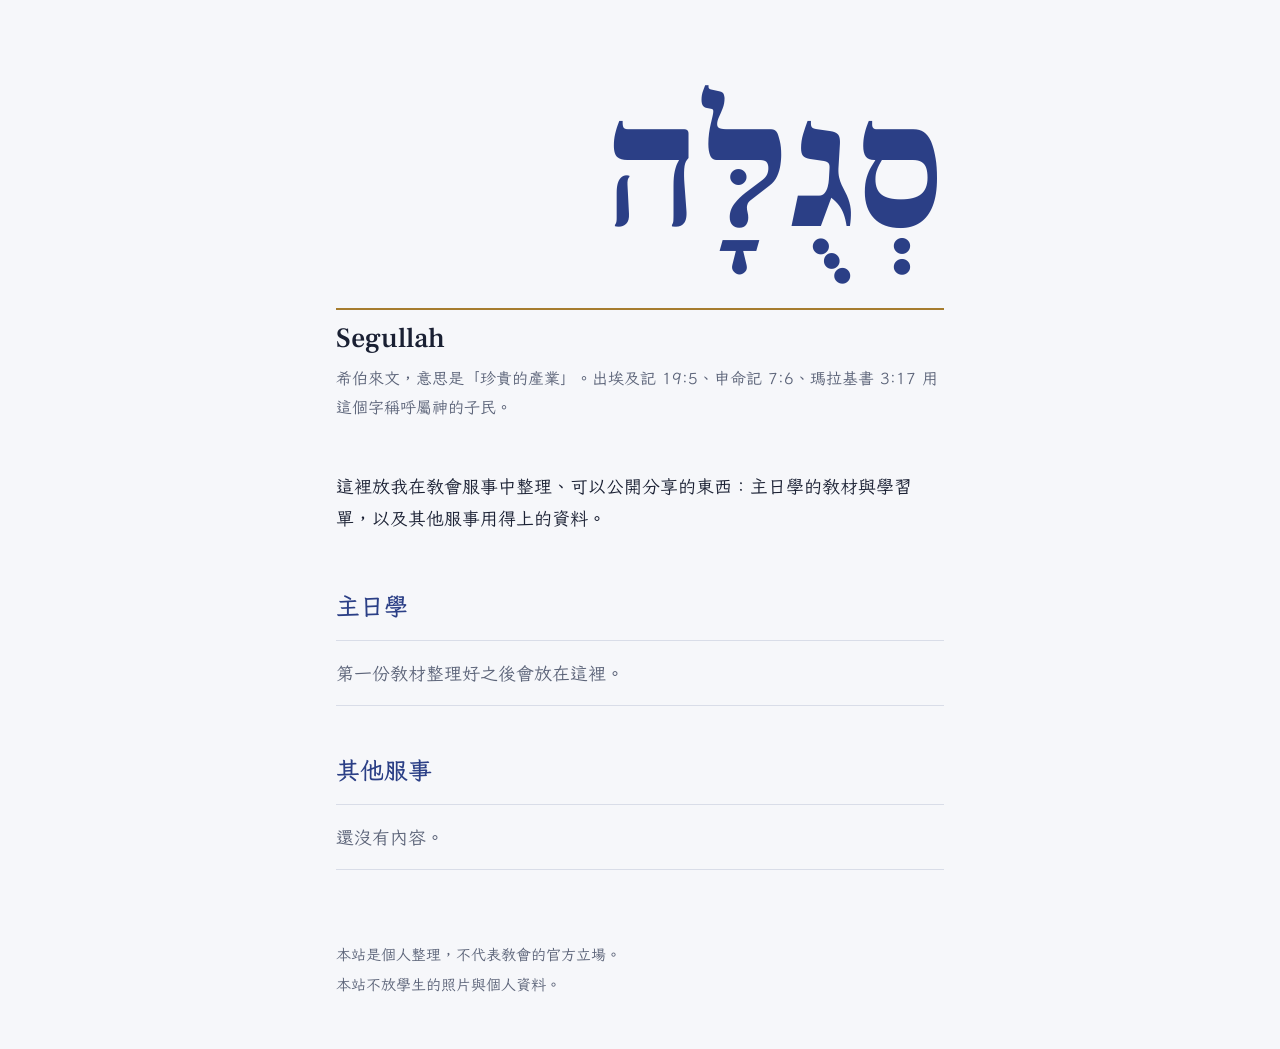
==== index.html @ b25358d3 "建立 Segullah 網站骨架 Co-Authored-By: Claude Opus 5.5 <noreply@anthropic.com> Claude-Session: https://cla" ====
<!doctype html>
<html lang="zh-Hant-TW">
<head>
<meta charset="utf-8">
<meta name="viewport" content="width=device-width, initial-scale=1">
<title>Segullah</title>
<meta name="description" content="教會服事中可以公開分享的內容：主日學教材、學習單，以及其他服事用得上的資料。">
<link rel="icon" href="data:image/svg+xml,%3Csvg xmlns='http://www.w3.org/2000/svg' viewBox='0 0 64 64'%3E%3Crect width='64' height='64' rx='12' fill='%232B3F86'/%3E%3Ctext x='32' y='46' font-size='40' text-anchor='middle' fill='%23F6F7FA' font-family='serif'%3E%D7%A1%3C/text%3E%3C/svg%3E">
<link rel="preconnect" href="https://fonts.googleapis.com">
<link rel="preconnect" href="https://fonts.gstatic.com" crossorigin>
<link href="https://fonts.googleapis.com/css2?family=Frank+Ruhl+Libre:wght@500;800&family=LXGW+WenKai+TC:wght@400;700&display=swap" rel="stylesheet">
<style>
  :root {
    --paper: #F6F7FA;
    --ink: #1A2033;
    --muted: #5B6378;
    --lapis: #2B3F86;
    --gold: #A67C2E;
    --line: #D9DDE8;
    --hebrew: "Frank Ruhl Libre", "Times New Roman", serif;
    --zh: "LXGW WenKai TC", "PingFang TC", "Noto Sans TC", "Microsoft JhengHei", sans-serif;
  }
  @media (prefers-color-scheme: dark) {
    :root:not([data-theme="light"]) {
      --paper: #141A33;
      --ink: #E8EAF2;
      --muted: #A3A9BD;
      --lapis: #A9B9F2;
      --gold: #D6B36A;
      --line: #2E365A;
    }
  }
  :root[data-theme="dark"] {
    --paper: #141A33;
    --ink: #E8EAF2;
    --muted: #A3A9BD;
    --lapis: #A9B9F2;
    --gold: #D6B36A;
    --line: #2E365A;
  }

  * { box-sizing: border-box; }
  html { -webkit-text-size-adjust: 100%; }
  body {
    margin: 0;
    background: var(--paper);
    color: var(--ink);
    font-family: var(--zh);
    font-size: 1.125rem;
    line-height: 1.8;
  }
  .page {
    max-width: 40rem;
    margin: 0 auto;
    padding: clamp(2.5rem, 8vw, 5rem) 16px 3rem;
  }

  /* 標頭：希伯來文靠右（從右往左讀），其餘中文靠左 */
  .masthead { margin-bottom: 3rem; }
  .word {
    display: block;
    font-family: var(--hebrew);
    font-weight: 800;
    font-size: clamp(5.5rem, 26vw, 11rem);
    line-height: 1.05;
    color: var(--lapis);
    text-align: right;
    margin: 0;
    padding-bottom: 0.18em; /* 母音點在字母下方，留空間給它們，不壓到金線 */
  }
  .name {
    font-family: var(--hebrew);
    font-weight: 500;
    font-size: 1.75rem;
    line-height: 1.2;
    margin: 0.75rem 0 0;
    padding-top: 0.75rem;
    border-top: 2px solid var(--gold);
  }
  .gloss {
    color: var(--muted);
    font-size: 1rem;
    margin: 0.5rem 0 0;
  }
  .intro { margin: 0 0 3.5rem; }

  section + section { margin-top: 3rem; }
  h2 {
    font-size: 1.5rem;
    font-weight: 700;
    line-height: 1.4;
    color: var(--lapis);
    margin: 0 0 1rem;
  }
  .entries { list-style: none; margin: 0; padding: 0; }
  .entry { padding: 1rem 0; border-top: 1px solid var(--line); }
  .entry:last-child { border-bottom: 1px solid var(--line); }
  .entry a {
    color: var(--ink);
    font-size: 1.25rem;
    font-weight: 700;
    text-decoration: underline;
    text-decoration-color: var(--gold);
    text-decoration-thickness: 2px;
    text-underline-offset: 0.3em;
  }
  .entry a:hover { color: var(--lapis); }
  .entry-meta { color: var(--muted); font-size: 1rem; margin: 0.25rem 0 0; }
  .empty {
    color: var(--muted);
    margin: 0;
    padding: 1rem 0;
    border-top: 1px solid var(--line);
    border-bottom: 1px solid var(--line);
  }

  footer {
    margin-top: 4.5rem;
    color: var(--muted);
    font-size: 0.9375rem;
    line-height: 1.7;
  }
  footer p { margin: 0.25rem 0; }

  a:focus-visible {
    outline: 3px solid var(--gold);
    outline-offset: 3px;
    border-radius: 2px;
  }
</style>
</head>
<body>
<main class="page">

  <header class="masthead">
    <h1 class="word" lang="he" dir="rtl">סְגֻלָּה</h1>
    <p class="name" lang="en">Segullah</p>
    <p class="gloss">希伯來文，意思是「珍貴的產業」。出埃及記 19:5、申命記 7:6、瑪拉基書 3:17 用這個字稱呼屬神的子民。</p>
  </header>

  <p class="intro">這裡放我在教會服事中整理、可以公開分享的東西：主日學的教材與學習單，以及其他服事用得上的資料。</p>

  <section aria-labelledby="h-sunday-school">
    <h2 id="h-sunday-school">主日學</h2>
    <p class="empty">第一份教材整理好之後會放在這裡。</p>
    <!--
      有內容之後，把上面那行換成清單。每一課一個資料夾：sunday-school/YYYY-MM-DD/
      <ul class="entries">
        <li class="entry">
          <a href="sunday-school/2026-10-25/">課名</a>
          <p class="entry-meta"><time datetime="2026-10-25">2026 年 10 月 25 日</time>，哥林多後書 6:1–10</p>
        </li>
      </ul>
    -->
  </section>

  <section aria-labelledby="h-other">
    <h2 id="h-other">其他服事</h2>
    <p class="empty">還沒有內容。</p>
  </section>

  <footer>
    <p>本站是個人整理，不代表教會的官方立場。</p>
    <p>本站不放學生的照片與個人資料。</p>
  </footer>

</main>
</body>
</html>
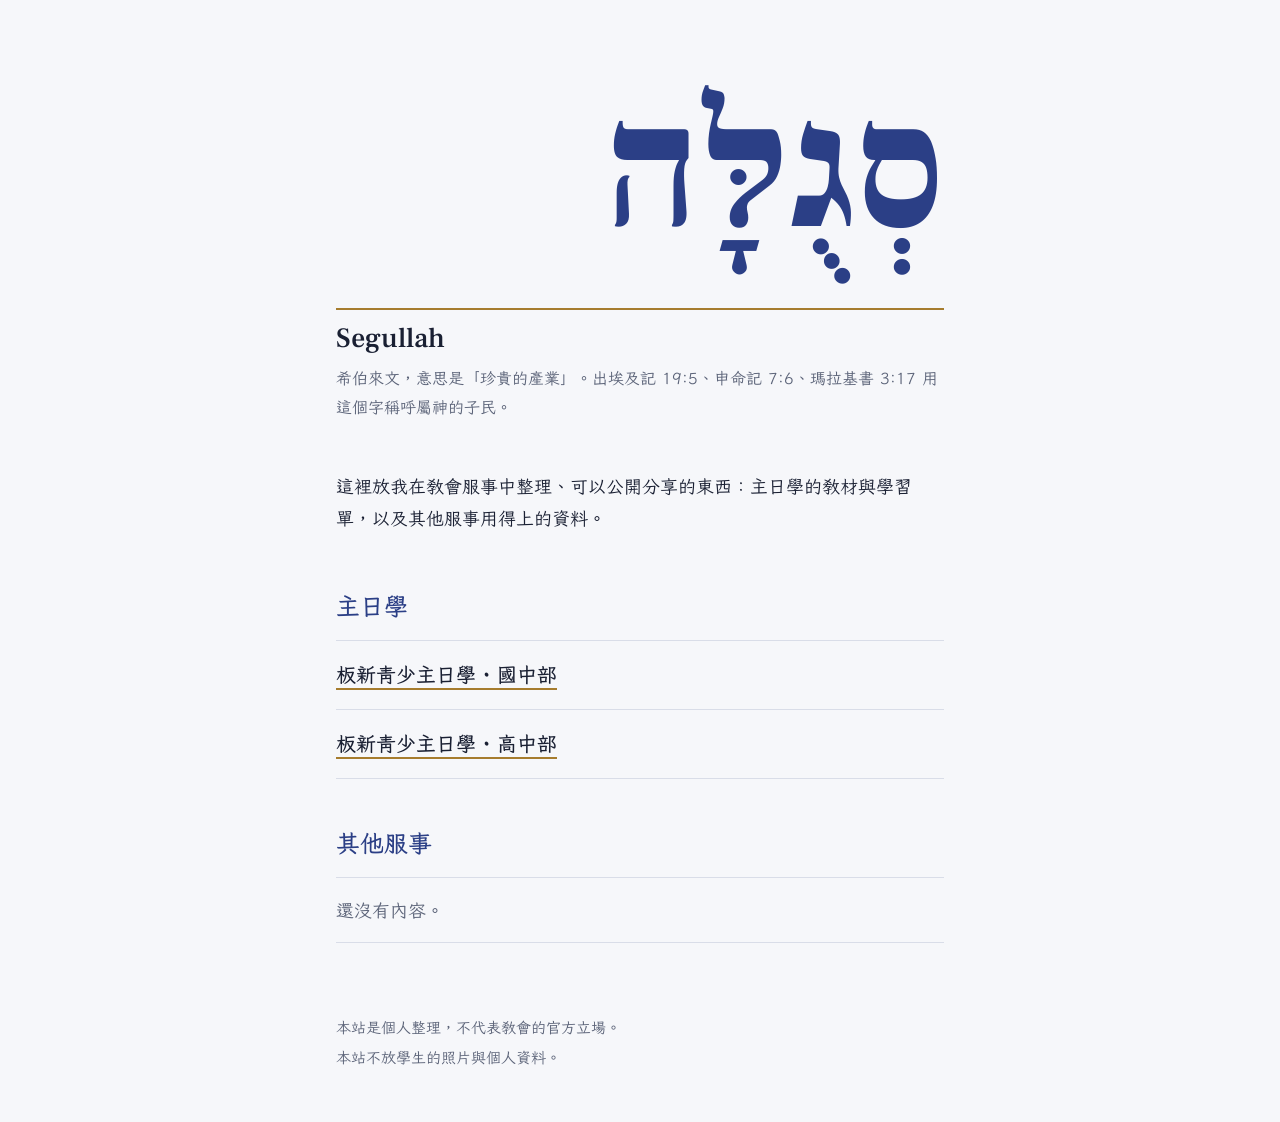
==== commit 561aa06b: "主日學分成國中部、高中部兩個列表頁；共用樣式；檢查加站內連結 Co-Authored-By: Claude Opus 5.5 <noreply@anthropic.com> Claude-Sessio" ====
--- a/index.html
+++ b/index.html
@@ -9,125 +9,7 @@
 <link rel="preconnect" href="https://fonts.googleapis.com">
 <link rel="preconnect" href="https://fonts.gstatic.com" crossorigin>
 <link href="https://fonts.googleapis.com/css2?family=Frank+Ruhl+Libre:wght@500;800&family=LXGW+WenKai+TC:wght@400;700&display=swap" rel="stylesheet">
-<style>
-  :root {
-    --paper: #F6F7FA;
-    --ink: #1A2033;
-    --muted: #5B6378;
-    --lapis: #2B3F86;
-    --gold: #A67C2E;
-    --line: #D9DDE8;
-    --hebrew: "Frank Ruhl Libre", "Times New Roman", serif;
-    --zh: "LXGW WenKai TC", "PingFang TC", "Noto Sans TC", "Microsoft JhengHei", sans-serif;
-  }
-  @media (prefers-color-scheme: dark) {
-    :root:not([data-theme="light"]) {
-      --paper: #141A33;
-      --ink: #E8EAF2;
-      --muted: #A3A9BD;
-      --lapis: #A9B9F2;
-      --gold: #D6B36A;
-      --line: #2E365A;
-    }
-  }
-  :root[data-theme="dark"] {
-    --paper: #141A33;
-    --ink: #E8EAF2;
-    --muted: #A3A9BD;
-    --lapis: #A9B9F2;
-    --gold: #D6B36A;
-    --line: #2E365A;
-  }
-
-  * { box-sizing: border-box; }
-  html { -webkit-text-size-adjust: 100%; }
-  body {
-    margin: 0;
-    background: var(--paper);
-    color: var(--ink);
-    font-family: var(--zh);
-    font-size: 1.125rem;
-    line-height: 1.8;
-  }
-  .page {
-    max-width: 40rem;
-    margin: 0 auto;
-    padding: clamp(2.5rem, 8vw, 5rem) 16px 3rem;
-  }
-
-  /* 標頭：希伯來文靠右（從右往左讀），其餘中文靠左 */
-  .masthead { margin-bottom: 3rem; }
-  .word {
-    display: block;
-    font-family: var(--hebrew);
-    font-weight: 800;
-    font-size: clamp(5.5rem, 26vw, 11rem);
-    line-height: 1.05;
-    color: var(--lapis);
-    text-align: right;
-    margin: 0;
-    padding-bottom: 0.18em; /* 母音點在字母下方，留空間給它們，不壓到金線 */
-  }
-  .name {
-    font-family: var(--hebrew);
-    font-weight: 500;
-    font-size: 1.75rem;
-    line-height: 1.2;
-    margin: 0.75rem 0 0;
-    padding-top: 0.75rem;
-    border-top: 2px solid var(--gold);
-  }
-  .gloss {
-    color: var(--muted);
-    font-size: 1rem;
-    margin: 0.5rem 0 0;
-  }
-  .intro { margin: 0 0 3.5rem; }
-
-  section + section { margin-top: 3rem; }
-  h2 {
-    font-size: 1.5rem;
-    font-weight: 700;
-    line-height: 1.4;
-    color: var(--lapis);
-    margin: 0 0 1rem;
-  }
-  .entries { list-style: none; margin: 0; padding: 0; }
-  .entry { padding: 1rem 0; border-top: 1px solid var(--line); }
-  .entry:last-child { border-bottom: 1px solid var(--line); }
-  .entry a {
-    color: var(--ink);
-    font-size: 1.25rem;
-    font-weight: 700;
-    text-decoration: underline;
-    text-decoration-color: var(--gold);
-    text-decoration-thickness: 2px;
-    text-underline-offset: 0.3em;
-  }
-  .entry a:hover { color: var(--lapis); }
-  .entry-meta { color: var(--muted); font-size: 1rem; margin: 0.25rem 0 0; }
-  .empty {
-    color: var(--muted);
-    margin: 0;
-    padding: 1rem 0;
-    border-top: 1px solid var(--line);
-    border-bottom: 1px solid var(--line);
-  }
-
-  footer {
-    margin-top: 4.5rem;
-    color: var(--muted);
-    font-size: 0.9375rem;
-    line-height: 1.7;
-  }
-  footer p { margin: 0.25rem 0; }
-
-  a:focus-visible {
-    outline: 3px solid var(--gold);
-    outline-offset: 3px;
-    border-radius: 2px;
-  }
-</style>
+<link rel="stylesheet" href="assets/site.css">
 </head>
 <body>
 <main class="page">
@@ -142,16 +24,10 @@
 
   <section aria-labelledby="h-sunday-school">
     <h2 id="h-sunday-school">主日學</h2>
-    <p class="empty">第一份教材整理好之後會放在這裡。</p>
-    <!--
-      有內容之後，把上面那行換成清單。每一課一個資料夾：sunday-school/YYYY-MM-DD/
-      <ul class="entries">
-        <li class="entry">
-          <a href="sunday-school/2026-10-25/">課名</a>
-          <p class="entry-meta"><time datetime="2026-10-25">2026 年 10 月 25 日</time>，哥林多後書 6:1–10</p>
-        </li>
-      </ul>
-    -->
+    <ul class="entries">
+      <li class="entry"><a href="sunday-school/junior-high/">板新青少主日學 · 國中部</a></li>
+      <li class="entry"><a href="sunday-school/senior-high/">板新青少主日學 · 高中部</a></li>
+    </ul>
   </section>
 
   <section aria-labelledby="h-other">
--- a/assets/site.css
+++ b/assets/site.css
@@ -0,0 +1,196 @@
+/* Segullah 全站樣式。首頁與各列表頁共用。 */
+
+:root {
+  --paper: #F6F7FA;
+  --ink: #1A2033;
+  --muted: #5B6378;
+  --lapis: #2B3F86;
+  --gold: #A67C2E;
+  --line: #D9DDE8;
+  --hebrew: "Frank Ruhl Libre", "Times New Roman", serif;
+  --zh: "LXGW WenKai TC", "PingFang TC", "Noto Sans TC", "Microsoft JhengHei", sans-serif;
+}
+@media (prefers-color-scheme: dark) {
+  :root:not([data-theme="light"]) {
+    --paper: #141A33;
+    --ink: #E8EAF2;
+    --muted: #A3A9BD;
+    --lapis: #A9B9F2;
+    --gold: #D6B36A;
+    --line: #2E365A;
+  }
+}
+:root[data-theme="dark"] {
+  --paper: #141A33;
+  --ink: #E8EAF2;
+  --muted: #A3A9BD;
+  --lapis: #A9B9F2;
+  --gold: #D6B36A;
+  --line: #2E365A;
+}
+
+* { box-sizing: border-box; }
+html { -webkit-text-size-adjust: 100%; }
+body {
+  margin: 0;
+  background: var(--paper);
+  color: var(--ink);
+  font-family: var(--zh);
+  font-size: 1.125rem;
+  line-height: 1.8;
+}
+.page {
+  max-width: 40rem;
+  margin: 0 auto;
+  padding: clamp(2.5rem, 8vw, 5rem) 16px 3rem;
+}
+a:focus-visible {
+  outline: 3px solid var(--gold);
+  outline-offset: 3px;
+  border-radius: 2px;
+}
+
+/* ---------- 首頁 ---------- */
+
+/* 希伯來文靠右（從右往左讀），其餘中文靠左 */
+.masthead { margin-bottom: 3rem; }
+.word {
+  display: block;
+  font-family: var(--hebrew);
+  font-weight: 800;
+  font-size: clamp(5.5rem, 26vw, 11rem);
+  line-height: 1.05;
+  color: var(--lapis);
+  text-align: right;
+  margin: 0;
+  padding-bottom: 0.18em; /* 母音點在字母下方，留空間給它們，不壓到金線 */
+}
+.name {
+  font-family: var(--hebrew);
+  font-weight: 500;
+  font-size: 1.75rem;
+  line-height: 1.2;
+  margin: 0.75rem 0 0;
+  padding-top: 0.75rem;
+  border-top: 2px solid var(--gold);
+}
+.gloss {
+  color: var(--muted);
+  font-size: 1rem;
+  margin: 0.5rem 0 0;
+}
+.intro { margin: 0 0 3.5rem; }
+
+section + section { margin-top: 3rem; }
+h2 {
+  font-size: 1.5rem;
+  font-weight: 700;
+  line-height: 1.4;
+  color: var(--lapis);
+  margin: 0 0 1rem;
+}
+.entries { list-style: none; margin: 0; padding: 0; }
+.entry { padding: 1rem 0; border-top: 1px solid var(--line); }
+.entry:last-child { border-bottom: 1px solid var(--line); }
+.entry a,
+.lessons a {
+  color: var(--ink);
+  font-weight: 700;
+  text-decoration: underline;
+  text-decoration-color: var(--gold);
+  text-decoration-thickness: 2px;
+  text-underline-offset: 0.3em;
+}
+.entry a { font-size: 1.25rem; }
+.entry a:hover,
+.lessons a:hover { color: var(--lapis); }
+.empty {
+  color: var(--muted);
+  margin: 0;
+  padding: 1rem 0;
+  border-top: 1px solid var(--line);
+  border-bottom: 1px solid var(--line);
+}
+
+footer {
+  margin-top: 4.5rem;
+  color: var(--muted);
+  font-size: 0.9375rem;
+  line-height: 1.7;
+}
+footer p { margin: 0.25rem 0; }
+
+/* ---------- 列表頁 ---------- */
+
+/* 左上角的站名，回首頁 */
+.site-name {
+  font-family: var(--hebrew);
+  font-weight: 500;
+  font-size: 1.25rem;
+  color: var(--ink);
+  text-decoration: none;
+  border-bottom: 2px solid var(--gold);
+  padding-bottom: 0.1em;
+}
+.site-name:hover { color: var(--lapis); }
+.page-title {
+  font-size: clamp(1.625rem, 6vw, 2.25rem);
+  font-weight: 700;
+  line-height: 1.35;
+  color: var(--lapis);
+  margin: 2.5rem 0 0.5rem;
+}
+.lede { color: var(--muted); margin: 0 0 2.5rem; }
+
+.lessons { width: 100%; border-collapse: collapse; }
+.lessons th {
+  text-align: left;
+  font-weight: 700;
+  font-size: 0.9375rem;
+  color: var(--muted);
+  padding: 0.5rem 1rem 0.5rem 0;
+  border-bottom: 2px solid var(--line);
+}
+.lessons td {
+  padding: 1rem 1rem 1rem 0;
+  border-bottom: 1px solid var(--line);
+  vertical-align: top;
+}
+.lessons th:last-child,
+.lessons td:last-child { padding-right: 0; }
+.lessons .date {
+  white-space: nowrap;
+  font-variant-numeric: tabular-nums;
+  color: var(--muted);
+}
+.lessons .topic { font-weight: 700; }
+/* 經文與連結不在字中間斷行；主題欄吸收剩下的寬度 */
+.lessons .passage,
+.lessons .links { white-space: nowrap; }
+.lessons .links a + a { margin-left: 0.75rem; }
+.lessons .empty-row td { color: var(--muted); }
+
+/* 手機：每一課疊成一塊，不左右捲動 */
+@media (max-width: 600px) {
+  .lessons thead {
+    position: absolute;
+    width: 1px;
+    height: 1px;
+    overflow: hidden;
+    clip: rect(0 0 0 0);
+    white-space: nowrap;
+  }
+  .lessons,
+  .lessons tbody,
+  .lessons tr,
+  .lessons td { display: block; }
+  .lessons tr {
+    padding: 1rem 0;
+    border-top: 1px solid var(--line);
+  }
+  .lessons tr:last-child { border-bottom: 1px solid var(--line); }
+  .lessons td { border: 0; padding: 0; white-space: normal; }
+  .lessons .date { font-size: 1rem; }
+  .lessons .passage { color: var(--muted); font-size: 1rem; }
+  .lessons .links { margin-top: 0.25rem; }
+}
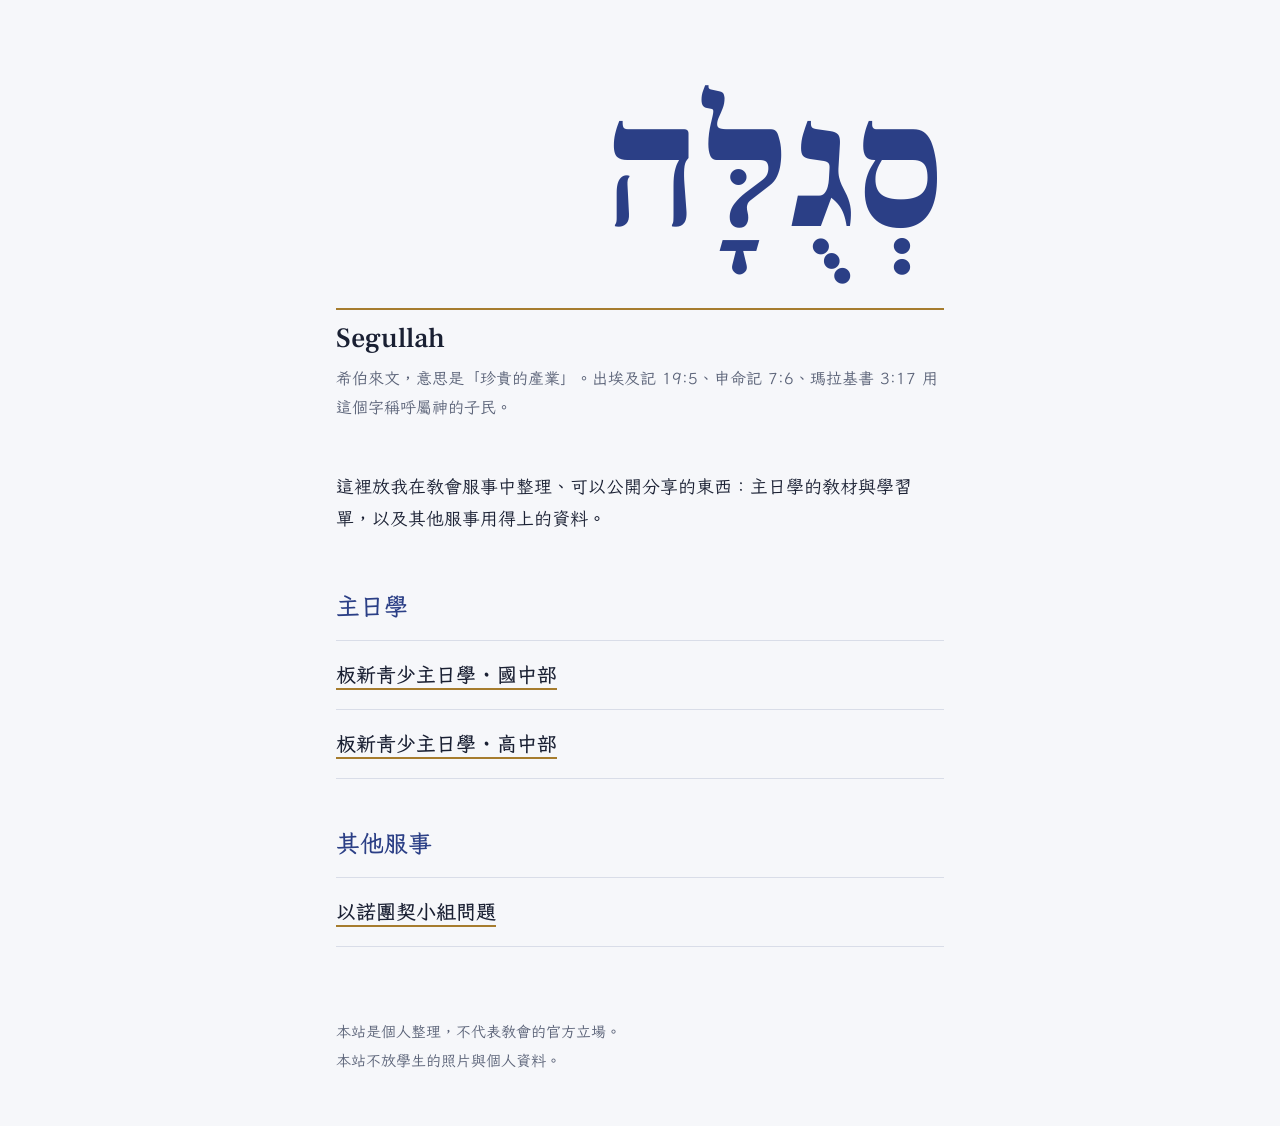
==== commit c88aff10: "其他服事：新增以諾團契小組問題列表頁 Co-Authored-By: Claude Opus 5.5 <noreply@anthropic.com> Claude-Session: https://c" ====
--- a/index.html
+++ b/index.html
@@ -32,7 +32,9 @@
 
   <section aria-labelledby="h-other">
     <h2 id="h-other">其他服事</h2>
-    <p class="empty">還沒有內容。</p>
+    <ul class="entries">
+      <li class="entry"><a href="enoch-fellowship/">以諾團契小組問題</a></li>
+    </ul>
   </section>
 
   <footer>
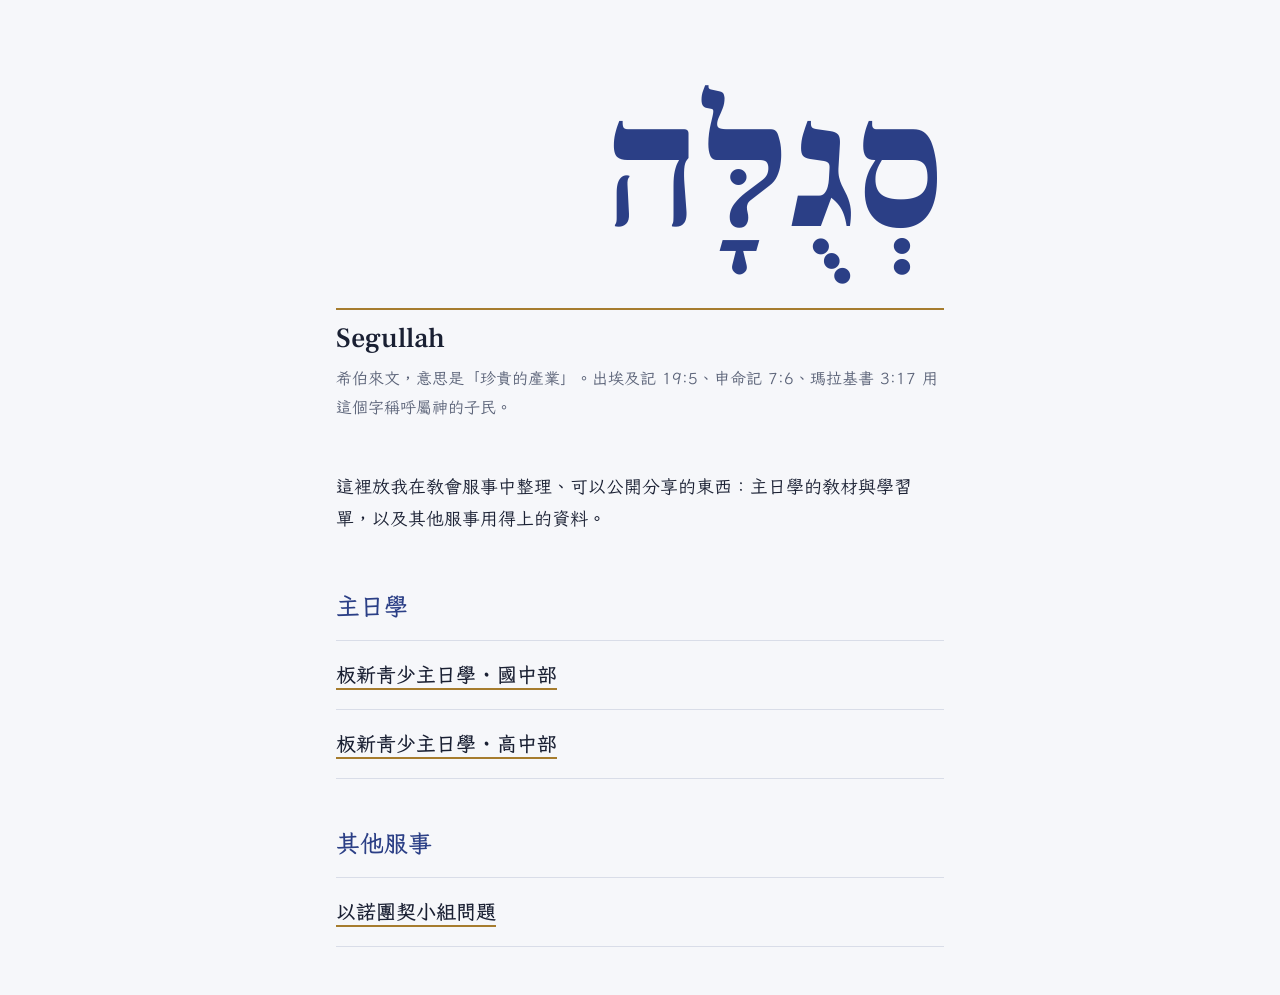
==== commit 65981c23: "上架國中部 10/18 投影片與以諾團契 10/23 討論題；移除各頁頁尾聲明 Co-Authored-By: Claude Opus 5.5 <noreply@anthropic.com> Clau" ====
--- a/index.html
+++ b/index.html
@@ -37,11 +37,6 @@
     </ul>
   </section>
 
-  <footer>
-    <p>本站是個人整理，不代表教會的官方立場。</p>
-    <p>本站不放學生的照片與個人資料。</p>
-  </footer>
-
 </main>
 </body>
 </html>
--- a/assets/site.css
+++ b/assets/site.css
@@ -119,6 +119,32 @@
   line-height: 1.7;
 }
 footer p { margin: 0.25rem 0; }
+
+/* ---------- 內容頁（例：一次團契的討論題） ---------- */
+
+.crumb { margin: 2.5rem 0 0; font-size: 1rem; }
+.crumb a {
+  color: var(--muted);
+  text-decoration: underline;
+  text-decoration-color: var(--line);
+  text-underline-offset: 0.25em;
+}
+.crumb a:hover { color: var(--lapis); }
+.crumb + .page-title { margin-top: 0.25rem; }
+.prose h2 { margin: 2.75rem 0 1rem; }
+.prose p { margin: 0 0 1.25rem; }
+.prose ol { margin: 0 0 1.5rem; padding-left: 1.75rem; }
+.prose li { margin: 0 0 1rem; padding-left: 0.25rem; }
+.prose li::marker { color: var(--gold); font-weight: 700; }
+.prose strong { color: var(--lapis); }
+.credit {
+  margin: 3rem 0 0;
+  padding-top: 1rem;
+  border-top: 1px solid var(--line);
+  color: var(--muted);
+  font-size: 0.9375rem;
+}
+.credit + footer { margin-top: 1.5rem; }
 
 /* ---------- 列表頁 ---------- */
 
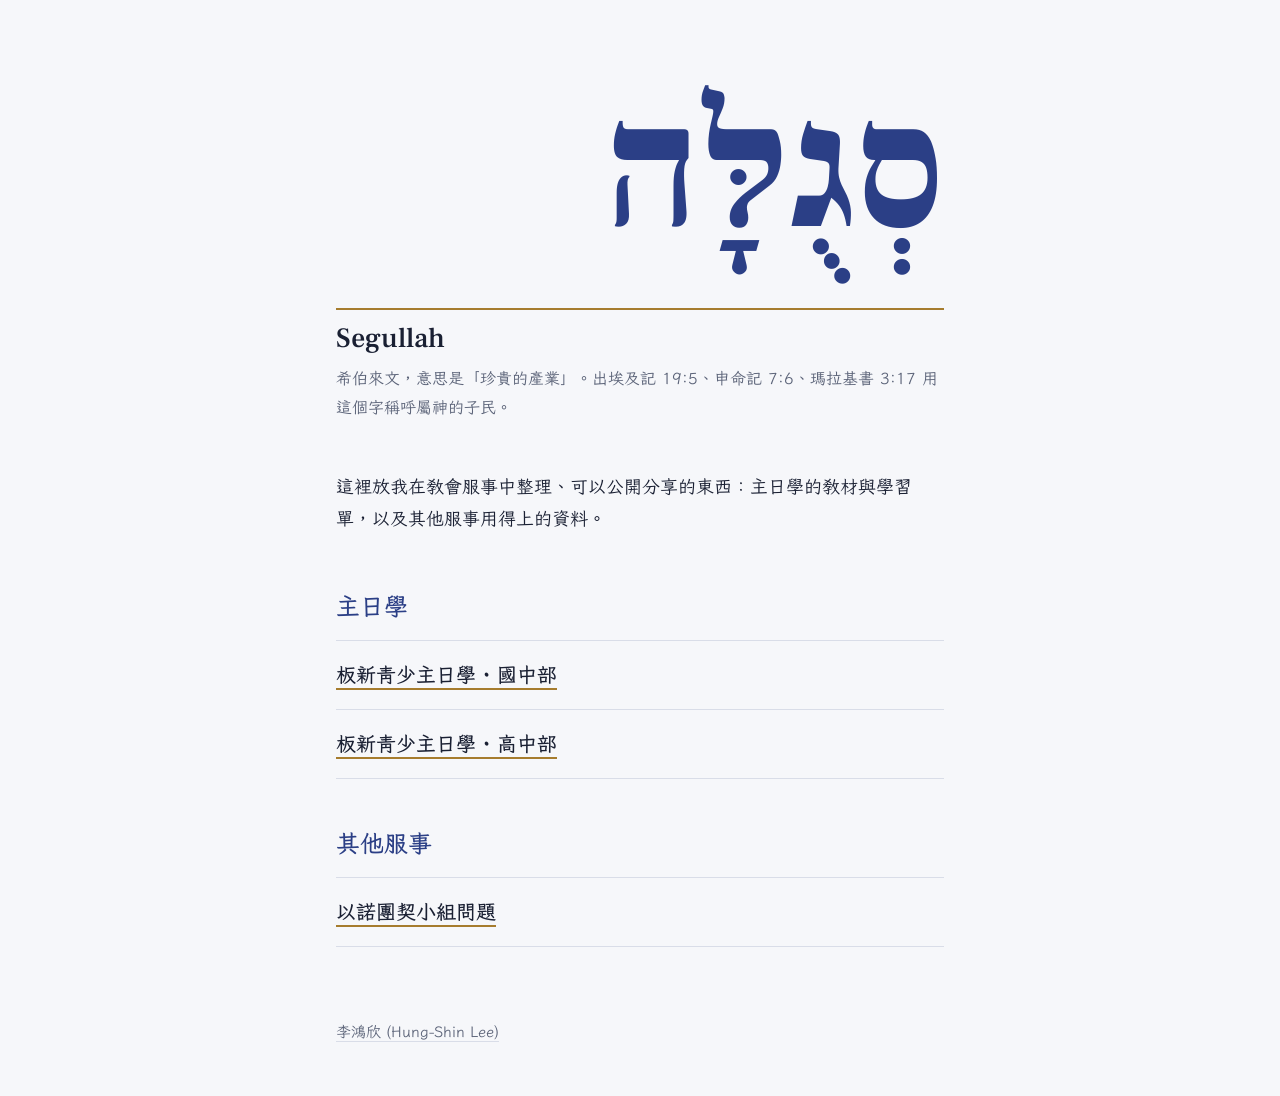
==== commit 6d98af99: "上架國中部 10/18 投影片與以諾團契 10/23 討論題；首頁頁尾放作者連結，其他頁移除頁尾 Co-Authored-By: Claude Opus 5.5 <noreply@anthropic." ====
--- a/index.html
+++ b/index.html
@@ -37,6 +37,10 @@
     </ul>
   </section>
 
+  <footer>
+    <p><a href="https://web.ntnu.edu.tw/~hslee/">李鴻欣 (Hung-Shin Lee)</a></p>
+  </footer>
+
 </main>
 </body>
 </html>
--- a/assets/site.css
+++ b/assets/site.css
@@ -119,6 +119,13 @@
   line-height: 1.7;
 }
 footer p { margin: 0.25rem 0; }
+footer a {
+  color: var(--muted);
+  text-decoration: underline;
+  text-decoration-color: var(--line);
+  text-underline-offset: 0.25em;
+}
+footer a:hover { color: var(--lapis); }
 
 /* ---------- 內容頁（例：一次團契的討論題） ---------- */
 
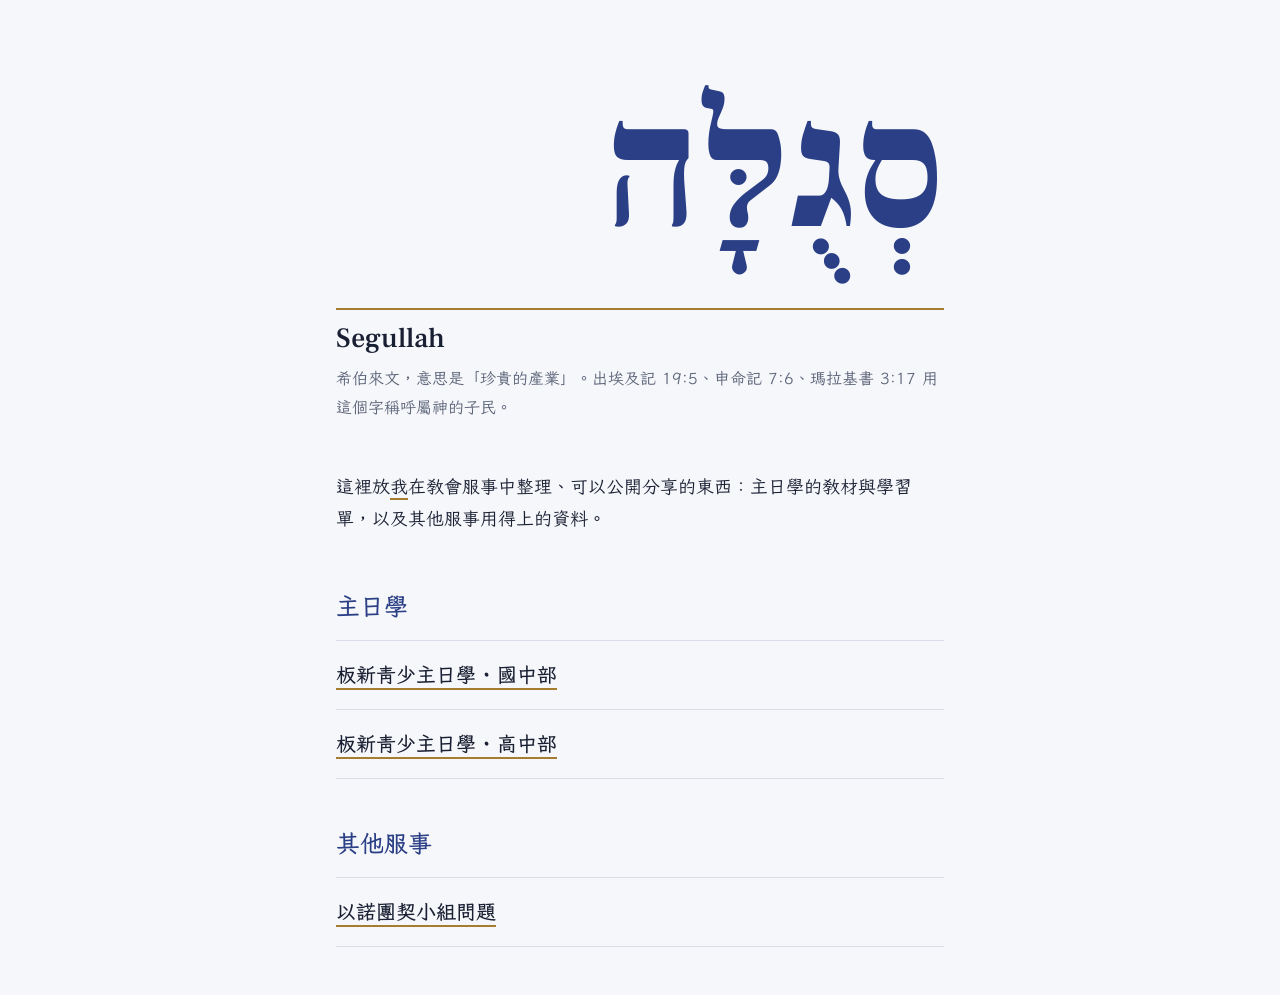
==== commit 67182484: "上架國中部 10/18 投影片與以諾團契 10/23 討論題；首頁開場白的「我」連到作者網站，移除頁尾 Co-Authored-By: Claude Opus 5.5 <noreply@anthrop" ====
--- a/index.html
+++ b/index.html
@@ -20,7 +20,7 @@
     <p class="gloss">希伯來文，意思是「珍貴的產業」。出埃及記 19:5、申命記 7:6、瑪拉基書 3:17 用這個字稱呼屬神的子民。</p>
   </header>
 
-  <p class="intro">這裡放我在教會服事中整理、可以公開分享的東西：主日學的教材與學習單，以及其他服事用得上的資料。</p>
+  <p class="intro">這裡放<a href="https://web.ntnu.edu.tw/~hslee/" title="李鴻欣 (Hung-Shin Lee)">我</a>在教會服事中整理、可以公開分享的東西：主日學的教材與學習單，以及其他服事用得上的資料。</p>
 
   <section aria-labelledby="h-sunday-school">
     <h2 id="h-sunday-school">主日學</h2>
@@ -37,10 +37,6 @@
     </ul>
   </section>
 
-  <footer>
-    <p><a href="https://web.ntnu.edu.tw/~hslee/">李鴻欣 (Hung-Shin Lee)</a></p>
-  </footer>
-
 </main>
 </body>
 </html>
--- a/assets/site.css
+++ b/assets/site.css
@@ -80,6 +80,14 @@
   margin: 0.5rem 0 0;
 }
 .intro { margin: 0 0 3.5rem; }
+.intro a {
+  color: var(--ink);
+  text-decoration: underline;
+  text-decoration-color: var(--gold);
+  text-decoration-thickness: 2px;
+  text-underline-offset: 0.3em;
+}
+.intro a:hover { color: var(--lapis); }
 
 section + section { margin-top: 3rem; }
 h2 {
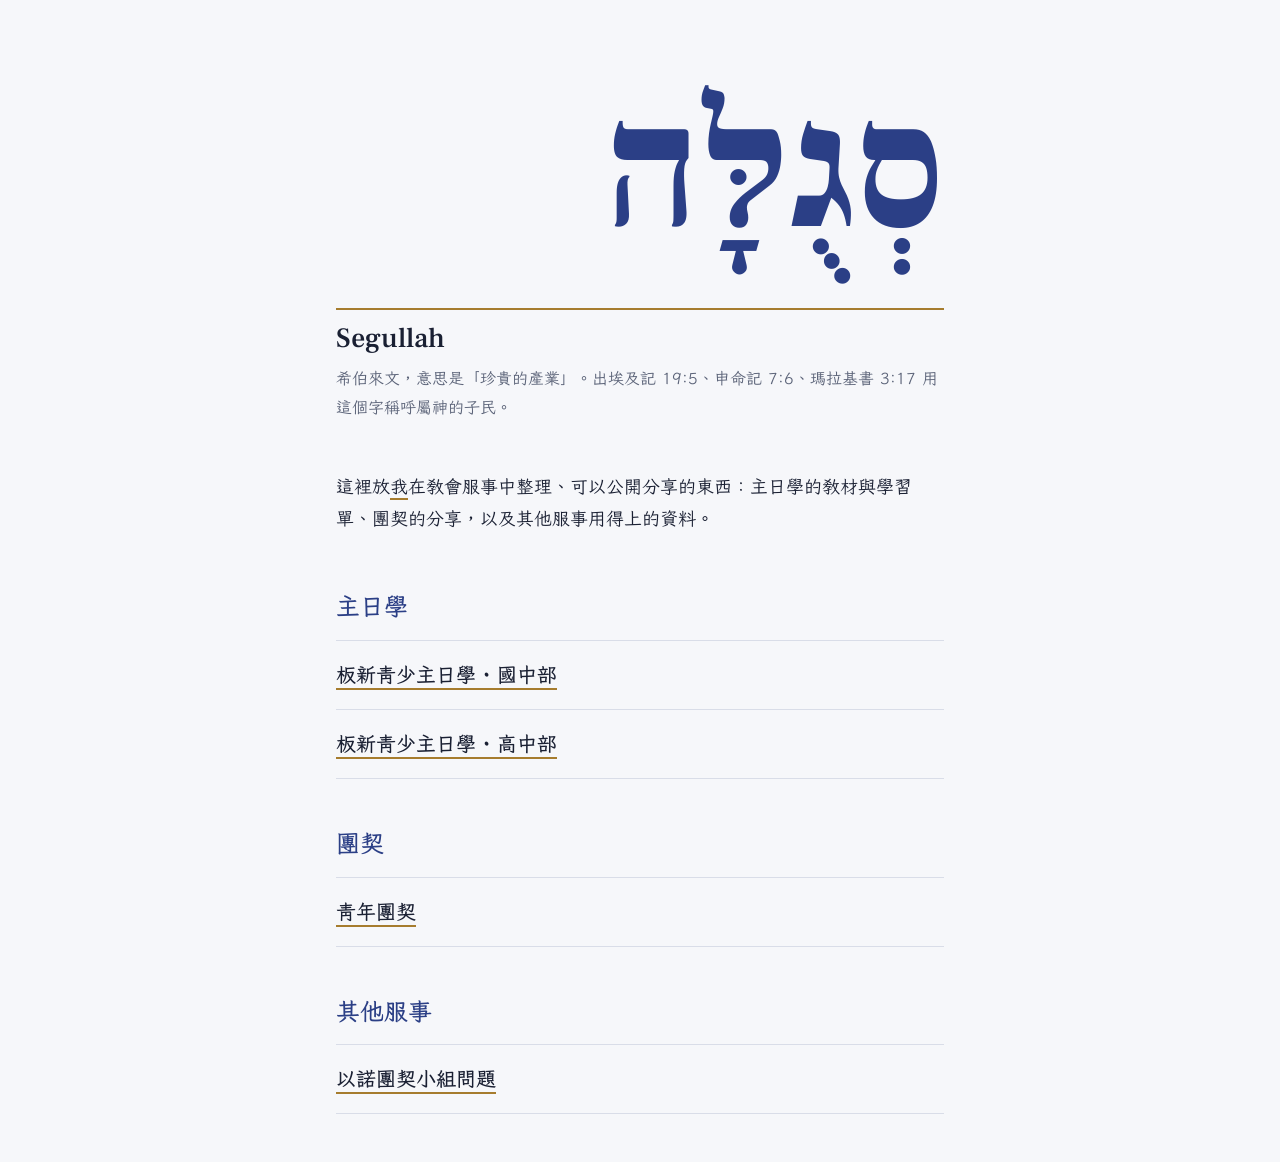
==== commit 35d49b0e: "首頁加「團契」一欄與青年團契列表頁" ====
--- a/index.html
+++ b/index.html
@@ -4,7 +4,7 @@
 <meta charset="utf-8">
 <meta name="viewport" content="width=device-width, initial-scale=1">
 <title>Segullah</title>
-<meta name="description" content="教會服事中可以公開分享的內容：主日學教材、學習單，以及其他服事用得上的資料。">
+<meta name="description" content="教會服事中可以公開分享的內容：主日學教材、學習單、團契的分享，以及其他服事用得上的資料。">
 <link rel="icon" href="data:image/svg+xml,%3Csvg xmlns='http://www.w3.org/2000/svg' viewBox='0 0 64 64'%3E%3Crect width='64' height='64' rx='12' fill='%232B3F86'/%3E%3Ctext x='32' y='46' font-size='40' text-anchor='middle' fill='%23F6F7FA' font-family='serif'%3E%D7%A1%3C/text%3E%3C/svg%3E">
 <link rel="preconnect" href="https://fonts.googleapis.com">
 <link rel="preconnect" href="https://fonts.gstatic.com" crossorigin>
@@ -20,13 +20,20 @@
     <p class="gloss">希伯來文，意思是「珍貴的產業」。出埃及記 19:5、申命記 7:6、瑪拉基書 3:17 用這個字稱呼屬神的子民。</p>
   </header>
 
-  <p class="intro">這裡放<a href="https://web.ntnu.edu.tw/~hslee/" title="李鴻欣 (Hung-Shin Lee)">我</a>在教會服事中整理、可以公開分享的東西：主日學的教材與學習單，以及其他服事用得上的資料。</p>
+  <p class="intro">這裡放<a href="https://web.ntnu.edu.tw/~hslee/" title="李鴻欣 (Hung-Shin Lee)">我</a>在教會服事中整理、可以公開分享的東西：主日學的教材與學習單、團契的分享，以及其他服事用得上的資料。</p>
 
   <section aria-labelledby="h-sunday-school">
     <h2 id="h-sunday-school">主日學</h2>
     <ul class="entries">
       <li class="entry"><a href="sunday-school/junior-high/">板新青少主日學 · 國中部</a></li>
       <li class="entry"><a href="sunday-school/senior-high/">板新青少主日學 · 高中部</a></li>
+    </ul>
+  </section>
+
+  <section aria-labelledby="h-fellowship">
+    <h2 id="h-fellowship">團契</h2>
+    <ul class="entries">
+      <li class="entry"><a href="fellowship/youth/">青年團契</a></li>
     </ul>
   </section>
 
--- a/assets/site.css
+++ b/assets/site.css
@@ -235,3 +235,131 @@
   .lessons .passage { color: var(--muted); font-size: 1rem; }
   .lessons .links { margin-top: 0.25rem; }
 }
+
+/* ---------- 說明頁（例：投影片使用說明） ---------- */
+
+.lede a,
+.prose a {
+  color: var(--ink);
+  text-decoration: underline;
+  text-decoration-color: var(--gold);
+  text-decoration-thickness: 2px;
+  text-underline-offset: 0.3em;
+}
+.lede a:hover,
+.prose a:hover { color: var(--lapis); }
+.prose ul { margin: 0 0 1.5rem; padding-left: 1.5rem; }
+.prose ul li { margin: 0 0 0.75rem; padding-left: 0.25rem; }
+.prose ul li::marker { color: var(--gold); }
+kbd {
+  font-family: ui-monospace, "SF Mono", Menlo, Consolas, monospace;
+  font-size: 0.85em;
+  padding: 0.05em 0.45em;
+  border: 1px solid var(--line);
+  border-bottom-width: 3px;
+  border-radius: 6px;
+  white-space: nowrap;
+}
+.note {
+  margin: 0 0 1.5rem;
+  padding: 0.75rem 1rem;
+  border-left: 4px solid var(--gold);
+  color: var(--muted);
+}
+
+/* 鍵盤表 */
+.keys { width: 100%; border-collapse: collapse; margin: 0 0 1.25rem; }
+.keys th {
+  text-align: left;
+  font-weight: 700;
+  font-size: 0.9375rem;
+  color: var(--muted);
+  padding: 0.5rem 1rem 0.5rem 0;
+  border-bottom: 2px solid var(--line);
+}
+.keys td {
+  padding: 0.75rem 1rem 0.75rem 0;
+  border-bottom: 1px solid var(--line);
+  vertical-align: top;
+}
+.keys td:first-child { white-space: nowrap; }
+
+/* 兩個螢幕的擺法（示意） */
+.setup {
+  display: grid;
+  grid-template-columns: 1fr 1fr;
+  gap: 1.25rem;
+  margin: 0 0 1.75rem;
+}
+.bezel {
+  aspect-ratio: 16 / 10;
+  border: 2px solid var(--ink);
+  border-radius: 8px;
+  padding: 6px;
+}
+.screen-cap { margin: 0.5rem 0 0; text-align: center; font-size: 1rem; color: var(--muted); }
+.screen-cap b { color: var(--ink); }
+.mock-slide {
+  height: 100%;
+  display: grid;
+  place-items: center;
+  background: #FFFDF6;
+  color: #17171F;
+  font-weight: 700;
+  font-size: 1rem;
+}
+.mock-pv {
+  height: 100%;
+  display: grid;
+  grid-template-columns: 1.4fr 1fr;
+  grid-template-rows: auto 1fr 0.8fr;
+  gap: 4px;
+  padding: 4px;
+  background: #17171F;
+  color: #FFFDF6;
+  font-size: 0.75rem;
+  line-height: 1.3;
+}
+.mock-bar { grid-column: 1 / -1; display: flex; justify-content: space-between; padding: 0 2px; }
+.mock-cur,
+.mock-nt,
+.mock-nx {
+  display: grid;
+  place-items: center;
+  background: #FFFDF6;
+  color: #17171F;
+  text-align: center;
+}
+.mock-cur { grid-column: 1; grid-row: 2; }
+.mock-nt { grid-column: 2; grid-row: 2 / 4; border-left: 3px solid #FFE047; }
+.mock-nx { grid-column: 1; grid-row: 3; width: 55%; opacity: 0.85; }
+@media (max-width: 600px) {
+  .setup { grid-template-columns: 1fr; }
+}
+
+/* 講稿標籤（顏色和投影片裡的一樣） */
+.legend {
+  display: grid;
+  grid-template-columns: max-content 1fr;
+  gap: 0.75rem 1rem;
+  margin: 0 0 1.5rem;
+}
+.legend dt { margin: 0; }
+.legend dd { margin: 0; }
+.nk,
+.skip-tag {
+  display: inline-block;
+  padding: 0 0.45em;
+  font-size: 0.85em;
+  font-weight: 700;
+  line-height: 1.6;
+  white-space: nowrap;
+}
+.nk { border: 2px solid #17171F; color: #17171F; }
+.nk-say { background: #D3E9FF; }
+.nk-ask { background: #FFDCD8; }
+.nk-stop { background: #FFE047; }
+.nk-go { background: #D8F0E3; }
+.nk-prep { background: #ECEBF0; }
+.nk-warn { background: #E5383B; color: #FFFFFF; }
+.skip-tag { margin: 0 0.25em; background: #E5383B; color: #FFFFFF; }
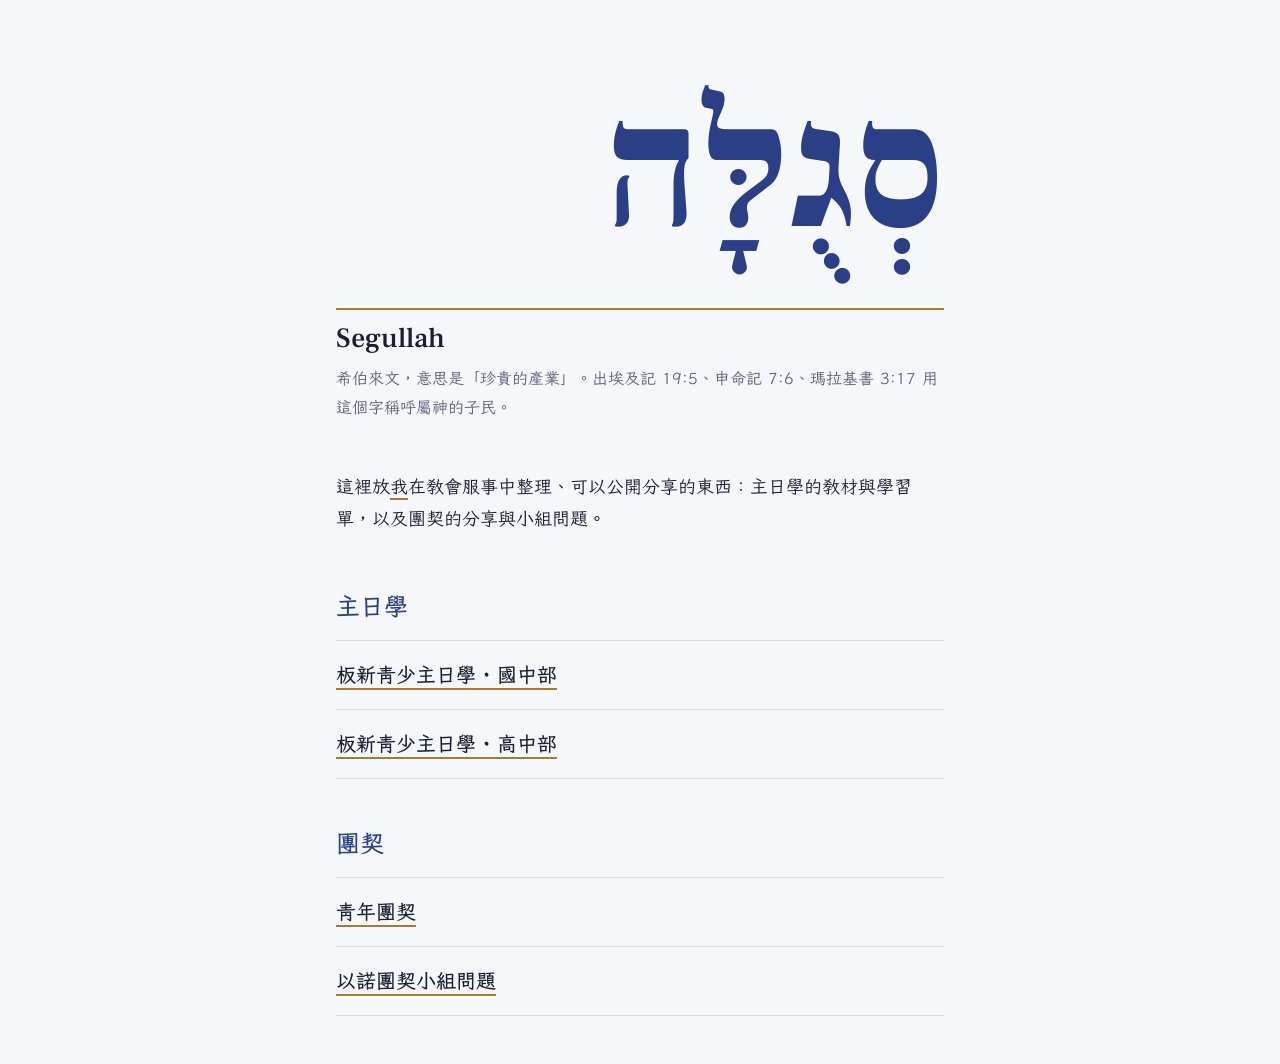
==== commit 7c09f69f: "首頁加「團契」一欄：青年團契、以諾團契小組問題；拿掉「其他服事」" ====
--- a/index.html
+++ b/index.html
@@ -4,7 +4,7 @@
 <meta charset="utf-8">
 <meta name="viewport" content="width=device-width, initial-scale=1">
 <title>Segullah</title>
-<meta name="description" content="教會服事中可以公開分享的內容：主日學教材、學習單、團契的分享，以及其他服事用得上的資料。">
+<meta name="description" content="教會服事中可以公開分享的內容：主日學的教材與學習單，以及團契的分享與小組問題。">
 <link rel="icon" href="data:image/svg+xml,%3Csvg xmlns='http://www.w3.org/2000/svg' viewBox='0 0 64 64'%3E%3Crect width='64' height='64' rx='12' fill='%232B3F86'/%3E%3Ctext x='32' y='46' font-size='40' text-anchor='middle' fill='%23F6F7FA' font-family='serif'%3E%D7%A1%3C/text%3E%3C/svg%3E">
 <link rel="preconnect" href="https://fonts.googleapis.com">
 <link rel="preconnect" href="https://fonts.gstatic.com" crossorigin>
@@ -20,7 +20,7 @@
     <p class="gloss">希伯來文，意思是「珍貴的產業」。出埃及記 19:5、申命記 7:6、瑪拉基書 3:17 用這個字稱呼屬神的子民。</p>
   </header>
 
-  <p class="intro">這裡放<a href="https://web.ntnu.edu.tw/~hslee/" title="李鴻欣 (Hung-Shin Lee)">我</a>在教會服事中整理、可以公開分享的東西：主日學的教材與學習單、團契的分享，以及其他服事用得上的資料。</p>
+  <p class="intro">這裡放<a href="https://web.ntnu.edu.tw/~hslee/" title="李鴻欣 (Hung-Shin Lee)">我</a>在教會服事中整理、可以公開分享的東西：主日學的教材與學習單，以及團契的分享與小組問題。</p>
 
   <section aria-labelledby="h-sunday-school">
     <h2 id="h-sunday-school">主日學</h2>
@@ -34,12 +34,6 @@
     <h2 id="h-fellowship">團契</h2>
     <ul class="entries">
       <li class="entry"><a href="fellowship/youth/">青年團契</a></li>
-    </ul>
-  </section>
-
-  <section aria-labelledby="h-other">
-    <h2 id="h-other">其他服事</h2>
-    <ul class="entries">
       <li class="entry"><a href="enoch-fellowship/">以諾團契小組問題</a></li>
     </ul>
   </section>
